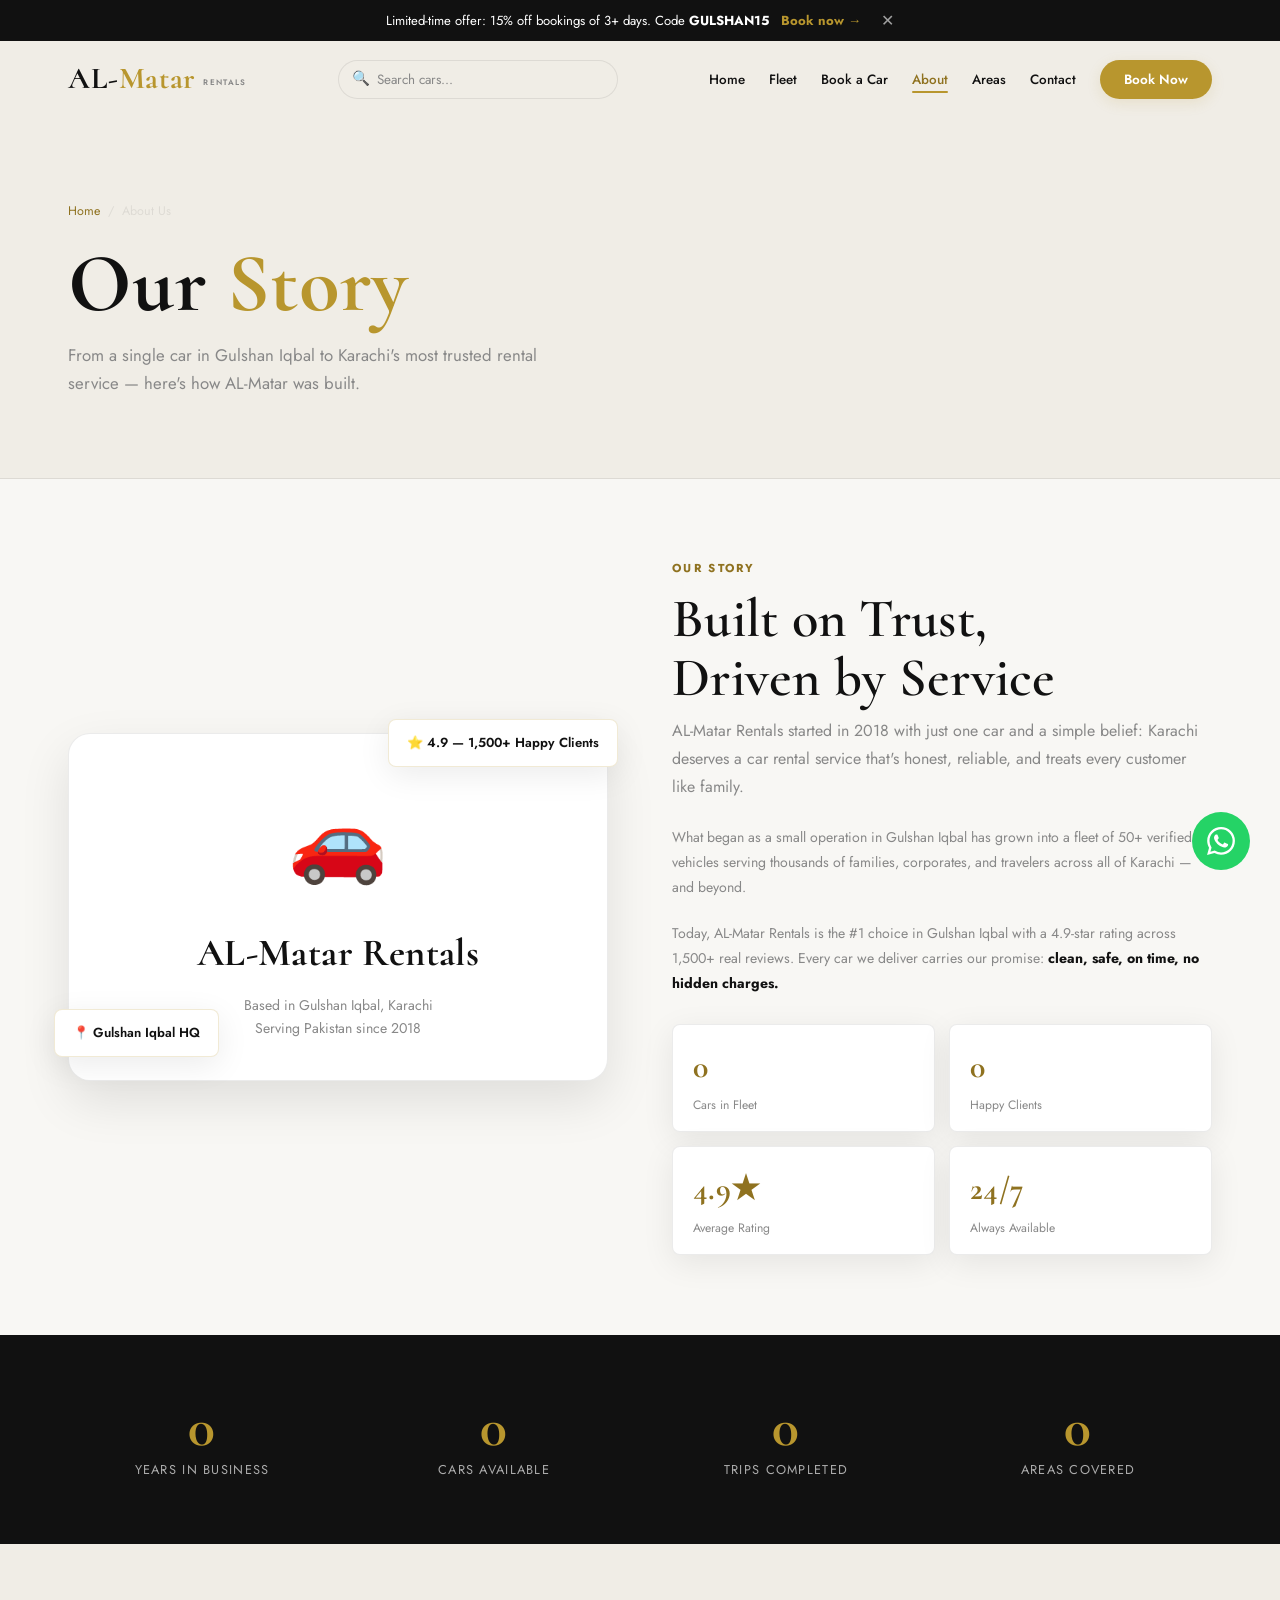
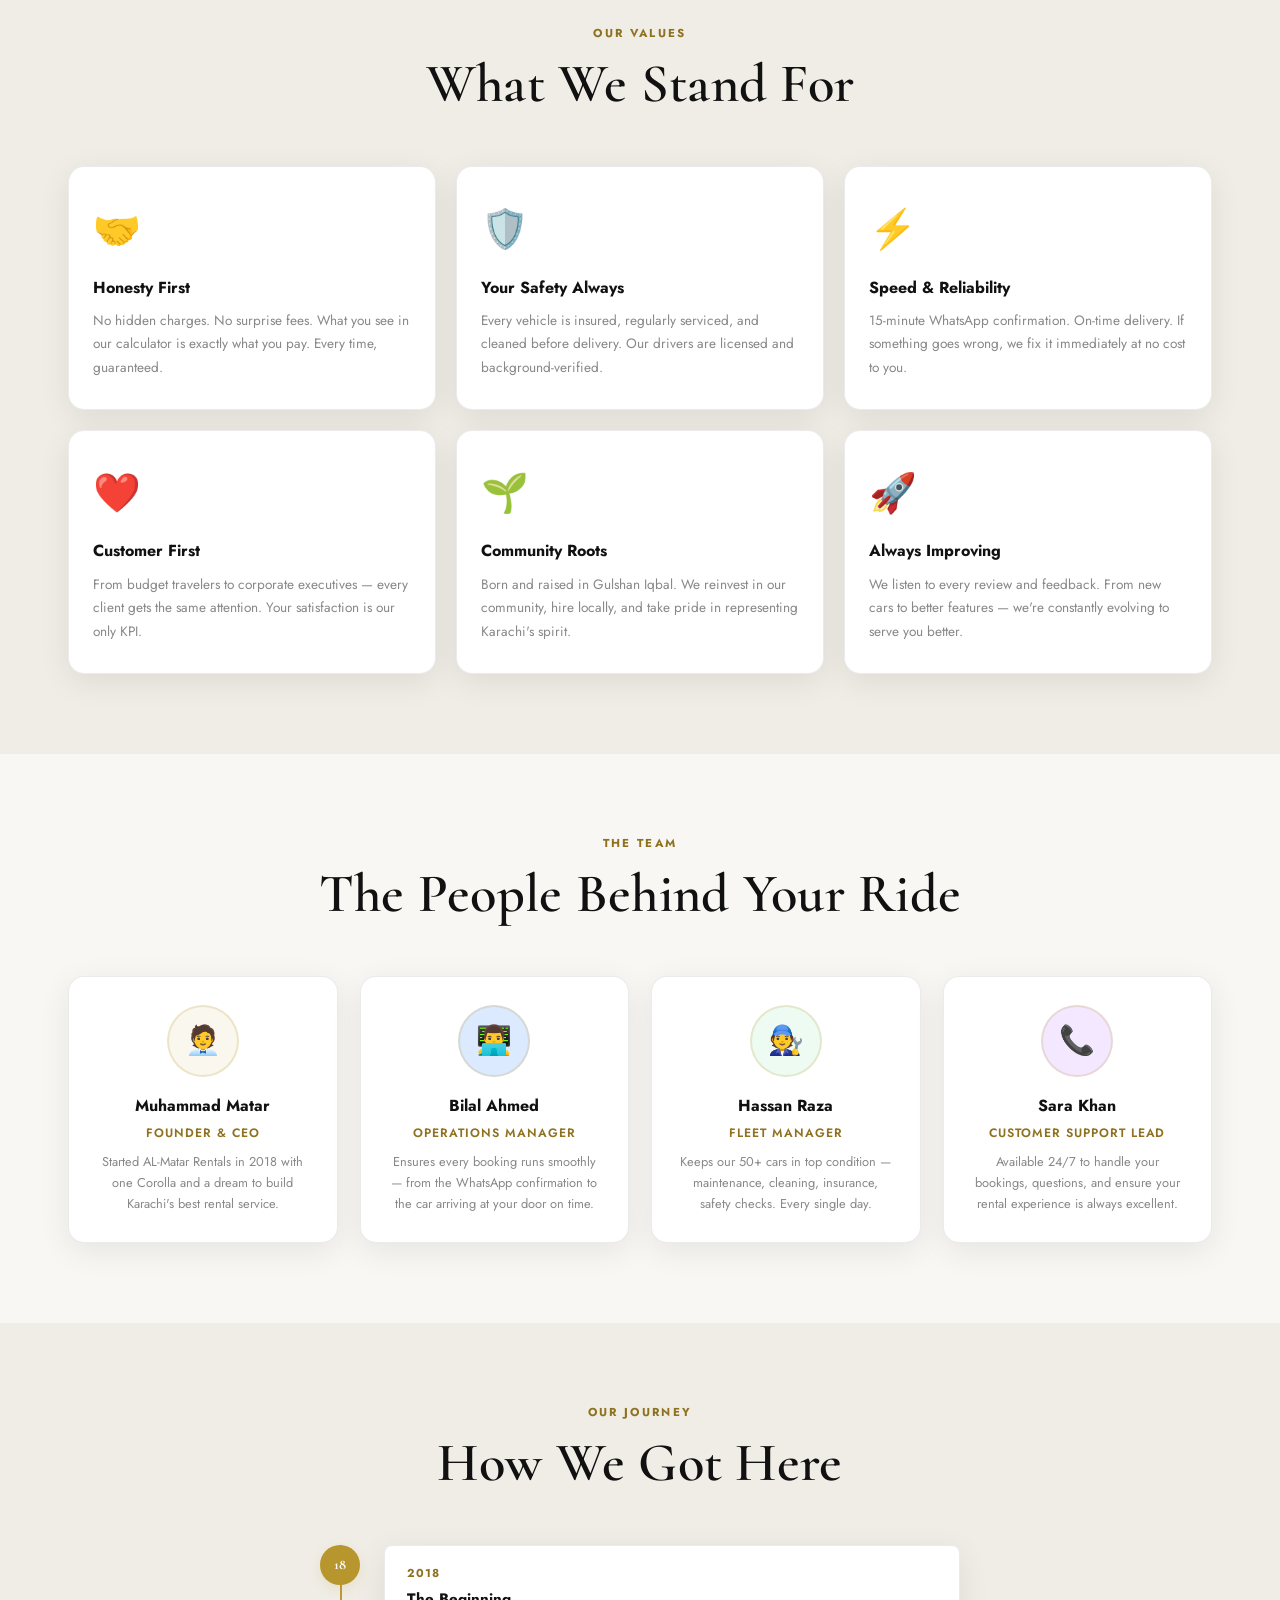
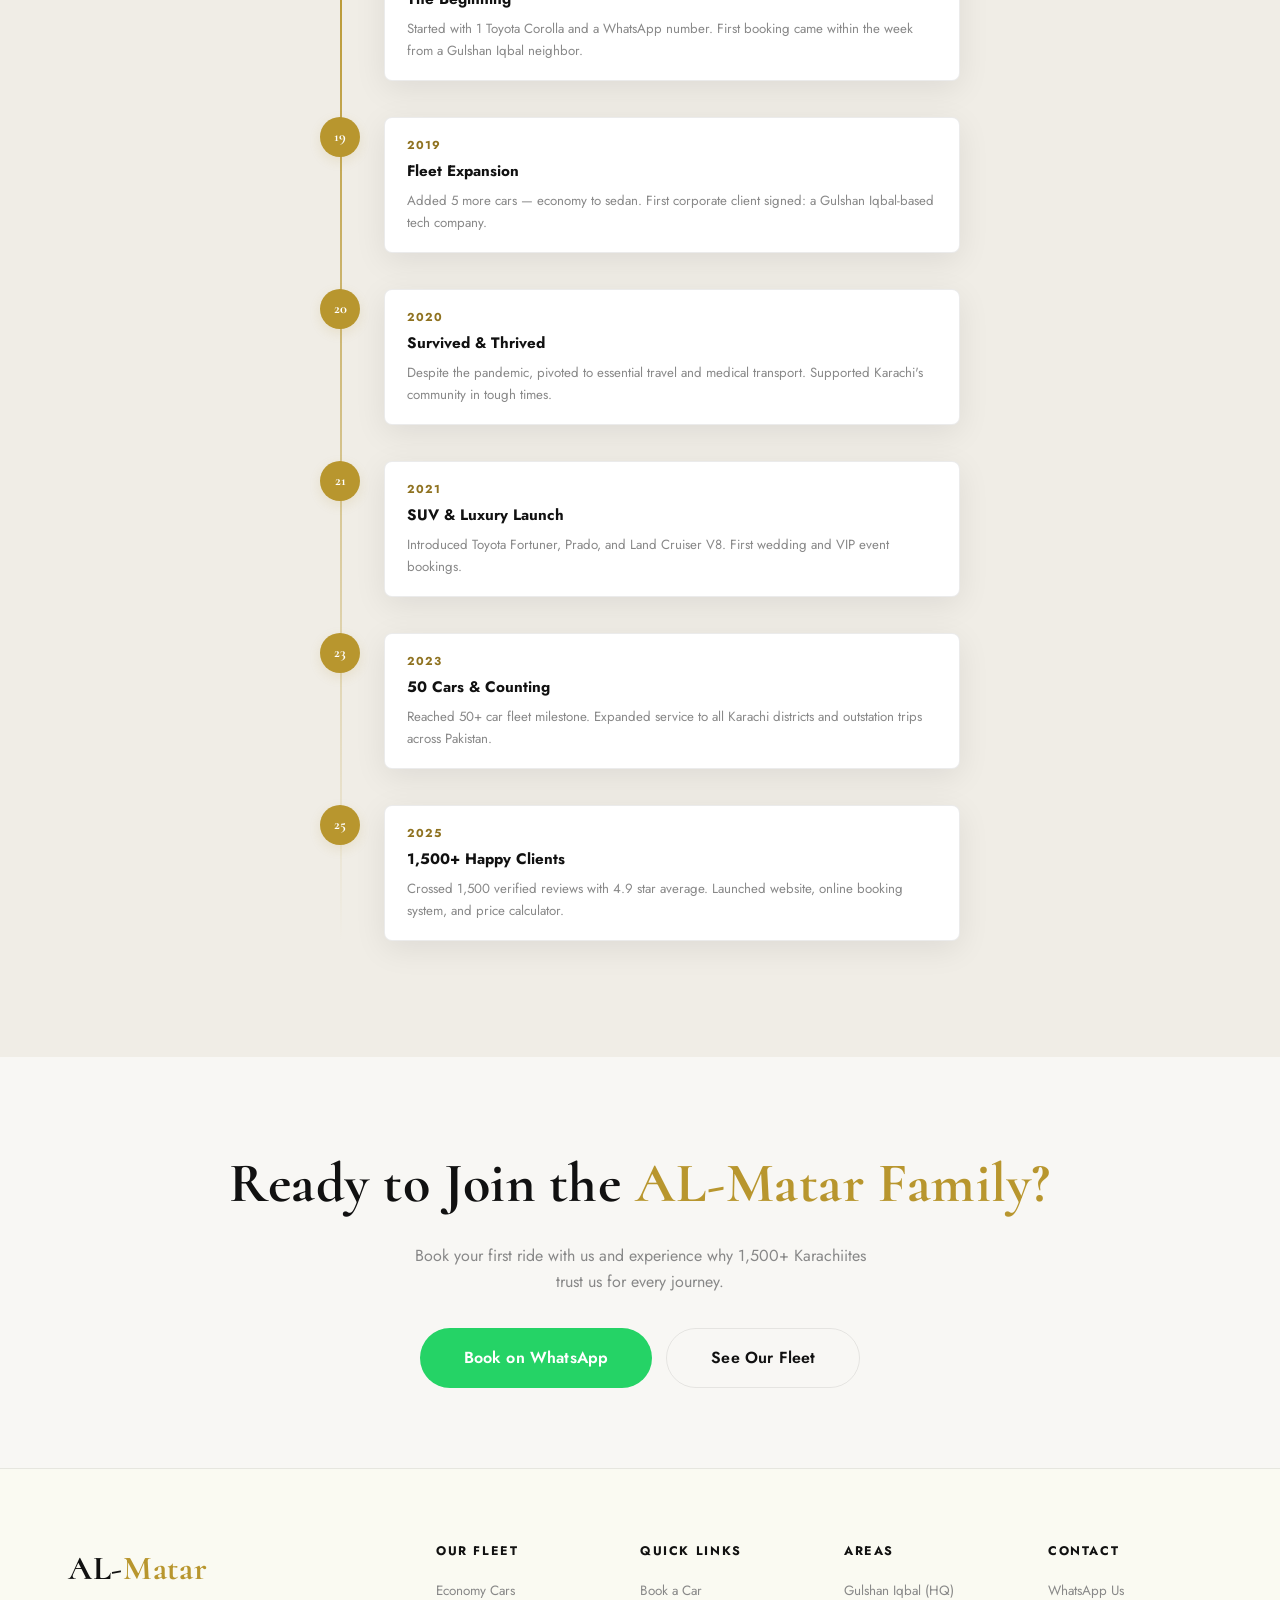
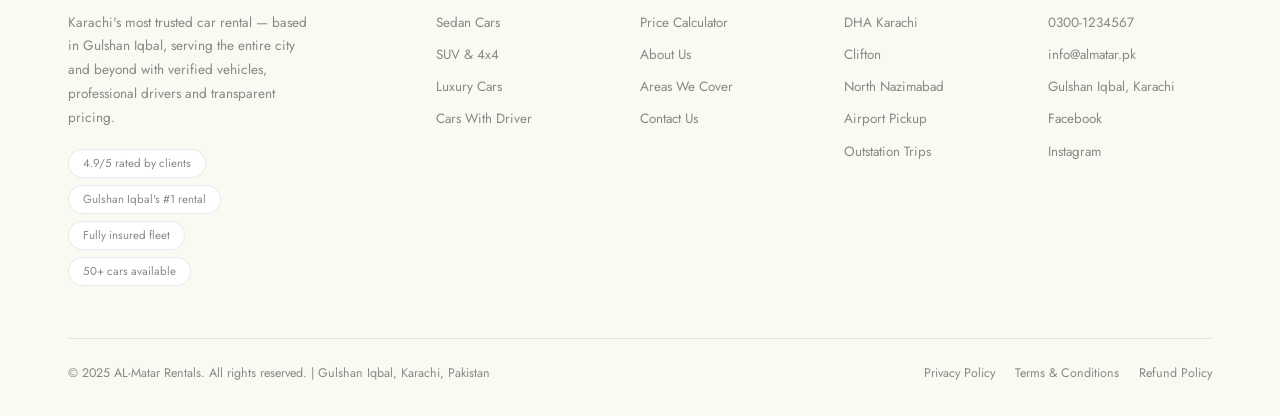
==== about.html @ bcfc2f80 "Add files via upload" ====
<!DOCTYPE html>
<html lang="en">
<head>
<meta charset="UTF-8"/><meta name="viewport" content="width=device-width, initial-scale=1.0"/>
<title>About Us — AL-Matar Rentals Karachi</title>
<meta name="description" content="Learn about AL-Matar Rentals — Gulshan Iqbal Karachi's most trusted car rental. Our story, mission, values and the team behind your perfect ride."/>
<link rel="preconnect" href="https://fonts.googleapis.com">
<link href="https://fonts.googleapis.com/css2?family=Cormorant:ital,wght@0,400;0,500;0,600;0,700;1,500&family=Jost:wght@300;400;500;600;700&display=swap" rel="stylesheet">
<link rel="stylesheet" href="css/global.css">
<style>
.story{padding:80px 0;background:var(--bg);}
.story__inner{display:grid;grid-template-columns:1fr 1fr;gap:64px;align-items:center;}
.story__visual{position:relative;}
.story__card-main{background:var(--surface);border:1px solid var(--border);border-radius:var(--radius-xl);padding:40px;text-align:center;box-shadow:var(--shadow-lg);}
.story__big-emoji{font-size:5rem;margin-bottom:16px;}
.story__card-main h3{font-family:var(--font-display);font-weight:700;font-size:2.4rem;color:var(--accent);letter-spacing:0.01em;margin-bottom:8px;}
.story__card-main p{color:var(--muted);font-size:0.88rem;}
.story__float{position:absolute;background:var(--surface);border:1px solid var(--primary-border);border-radius:var(--radius);padding:12px 18px;font-size:0.82rem;font-weight:600;white-space:nowrap;animation:floatY 5s ease-in-out infinite;box-shadow:var(--shadow);color:var(--accent);}
.story__float--1{top:-14px;right:-10px;}
.story__float--2{bottom:24px;left:-14px;animation-delay:2s;}
.story__text .sec-sub{margin-bottom:24px;}
.story__milestones{display:grid;grid-template-columns:1fr 1fr;gap:14px;margin-top:28px;}
.milestone{background:var(--surface);border:1px solid var(--border);border-radius:var(--radius);padding:16px 20px;box-shadow:var(--shadow);}
.milestone-num{font-family:var(--font-display);font-weight:700;font-size:2rem;color:var(--primary-dark);letter-spacing:0.01em;}
.milestone-label{font-size:0.76rem;color:var(--muted);margin-top:2px;}

.values{padding:80px 0;background:var(--surface2);}
.values-grid{display:grid;grid-template-columns:repeat(3,1fr);gap:20px;}
.val-card{background:var(--surface);border:1px solid var(--border);border-radius:var(--radius-lg);padding:30px 24px;transition:var(--transition);box-shadow:var(--shadow);}
.val-card:hover{border-color:var(--primary-border);transform:translateY(-4px);box-shadow:var(--shadow-lg);}
.val-icon{font-size:2.4rem;margin-bottom:14px;}
.val-card h3{font-family:var(--font-body);font-size:1rem;font-weight:700;color:var(--accent);margin-bottom:8px;}
.val-card p{color:var(--muted);font-size:0.85rem;line-height:1.72;}

.team{padding:80px 0;background:var(--bg);}
.team-grid{display:grid;grid-template-columns:repeat(auto-fill,minmax(220px,1fr));gap:22px;}
.team-card{background:var(--surface);border:1px solid var(--border);border-radius:var(--radius-lg);padding:28px;text-align:center;transition:var(--transition);box-shadow:var(--shadow);}
.team-card:hover{border-color:var(--primary-border);transform:translateY(-4px);box-shadow:var(--shadow-lg);}
.team-avatar{width:72px;height:72px;border-radius:50%;display:flex;align-items:center;justify-content:center;font-size:1.8rem;font-weight:800;margin:0 auto 16px;border:2px solid var(--primary-border);}
.team-card h3{font-size:1rem;font-weight:700;color:var(--accent);margin-bottom:4px;}
.team-role{font-size:0.76rem;color:var(--primary-dark);font-weight:600;text-transform:uppercase;letter-spacing:0.08em;margin-bottom:8px;}
.team-card p{font-size:0.8rem;color:var(--muted);line-height:1.65;}

.timeline{padding:80px 0;background:var(--surface2);}
.timeline-list{max-width:640px;margin:0 auto;position:relative;}
.timeline-list::before{content:'';position:absolute;left:20px;top:0;bottom:0;width:2px;background:linear-gradient(180deg,var(--primary),transparent);}
.tl-item{display:flex;gap:24px;margin-bottom:36px;position:relative;}
.tl-dot{width:40px;height:40px;border-radius:50%;background:var(--primary);color:#fff;font-family:var(--font-display);font-weight:700;font-size:0.9rem;display:flex;align-items:center;justify-content:center;flex-shrink:0;position:relative;z-index:1;box-shadow:0 4px 12px var(--primary-glow);}
.tl-body{background:var(--surface);border:1px solid var(--border);border-radius:var(--radius);padding:18px 22px;flex:1;transition:var(--transition);box-shadow:var(--shadow);}
.tl-body:hover{border-color:var(--primary-border);}
.tl-year{font-size:0.72rem;color:var(--primary-dark);font-weight:700;letter-spacing:0.1em;margin-bottom:4px;}
.tl-body h3{font-size:0.95rem;font-weight:700;color:var(--accent);margin-bottom:6px;}
.tl-body p{font-size:0.83rem;color:var(--muted);line-height:1.65;}

.stats-band{padding:64px 0;background:var(--accent);}
.stats-band-grid{display:grid;grid-template-columns:repeat(4,1fr);gap:24px;text-align:center;}
.sb-num{font-family:var(--font-display);font-weight:700;font-size:3.5rem;color:var(--primary);letter-spacing:0.01em;line-height:1;}
.sb-label{font-size:0.8rem;color:rgba(255,255,255,0.65);text-transform:uppercase;letter-spacing:0.1em;margin-top:4px;}

.about-cta{padding:80px 0;text-align:center;background:var(--bg);}
.about-cta h2{font-family:var(--font-display);font-weight:700;font-size:clamp(2rem,5vw,3.5rem);letter-spacing:0.01em;color:var(--accent);margin-bottom:14px;}
.about-cta h2 span{color:var(--primary);}
.about-cta p{color:var(--muted);margin-bottom:32px;max-width:480px;margin-left:auto;margin-right:auto;}
@media(max-width:900px){.story__inner{grid-template-columns:1fr;}.story__float{display:none;}.values-grid{grid-template-columns:repeat(2,1fr);}.stats-band-grid{grid-template-columns:repeat(2,1fr);}}
@media(max-width:640px){.values-grid{grid-template-columns:1fr;}.story__milestones{grid-template-columns:1fr 1fr;}.stats-band-grid{grid-template-columns:1fr 1fr;}}
</style>
</head>
<body>
<div id="nav-placeholder"></div>

<section class="page-hero">
  <div class="container page-hero__content">
    <div class="page-hero__breadcrumb"><a href="index.html">Home</a><span>/</span><span>About Us</span></div>
    <h1>Our <span>Story</span></h1>
    <p>From a single car in Gulshan Iqbal to Karachi's most trusted rental service — here's how AL-Matar was built.</p>
  </div>
</section>

<section class="story">
  <div class="container">
    <div class="story__inner">
      <div class="story__visual" data-aos>
        <div class="story__card-main">
          <div class="story__big-emoji">🚗</div>
          <h3>AL-Matar Rentals</h3>
          <p>Based in Gulshan Iqbal, Karachi<br>Serving Pakistan since 2018</p>
        </div>
        <div class="story__float story__float--1">⭐ 4.9 — 1,500+ Happy Clients</div>
        <div class="story__float story__float--2">📍 Gulshan Iqbal HQ</div>
      </div>
      <div class="story__text" data-aos data-delay="2">
        <span class="sec-eyebrow">Our Story</span>
        <h2 class="sec-title">Built on Trust,<br>Driven by Service</h2>
        <p class="sec-sub">AL-Matar Rentals started in 2018 with just one car and a simple belief: Karachi deserves a car rental service that's honest, reliable, and treats every customer like family.</p>
        <p style="color:var(--muted);font-size:0.88rem;line-height:1.78;margin-bottom:20px;">What began as a small operation in Gulshan Iqbal has grown into a fleet of 50+ verified vehicles serving thousands of families, corporates, and travelers across all of Karachi — and beyond.</p>
        <p style="color:var(--muted);font-size:0.88rem;line-height:1.78;">Today, AL-Matar Rentals is the #1 choice in Gulshan Iqbal with a 4.9-star rating across 1,500+ real reviews. Every car we deliver carries our promise: <strong style="color:var(--accent);">clean, safe, on time, no hidden charges.</strong></p>
        <div class="story__milestones">
          <div class="milestone"><div class="milestone-num" data-count="50">0</div><div class="milestone-label">Cars in Fleet</div></div>
          <div class="milestone"><div class="milestone-num" data-count="1500">0</div><div class="milestone-label">Happy Clients</div></div>
          <div class="milestone"><div class="milestone-num">4.9★</div><div class="milestone-label">Average Rating</div></div>
          <div class="milestone"><div class="milestone-num">24/7</div><div class="milestone-label">Always Available</div></div>
        </div>
      </div>
    </div>
  </div>
</section>

<div class="stats-band">
  <div class="container">
    <div class="stats-band-grid" data-aos>
      <div><div class="sb-num" data-count="6">0</div><div class="sb-label">Years in Business</div></div>
      <div><div class="sb-num" data-count="50">0</div><div class="sb-label">Cars Available</div></div>
      <div><div class="sb-num" data-count="1500">0</div><div class="sb-label">Trips Completed</div></div>
      <div><div class="sb-num" data-count="12">0</div><div class="sb-label">Areas Covered</div></div>
    </div>
  </div>
</div>

<section class="values">
  <div class="container">
    <div class="sec-header center" data-aos>
      <span class="sec-eyebrow">Our Values</span>
      <h2 class="sec-title">What We Stand For</h2>
    </div>
    <div class="values-grid">
      <div class="val-card" data-aos><div class="val-icon">🤝</div><h3>Honesty First</h3><p>No hidden charges. No surprise fees. What you see in our calculator is exactly what you pay. Every time, guaranteed.</p></div>
      <div class="val-card" data-aos data-delay="1"><div class="val-icon">🛡️</div><h3>Your Safety Always</h3><p>Every vehicle is insured, regularly serviced, and cleaned before delivery. Our drivers are licensed and background-verified.</p></div>
      <div class="val-card" data-aos data-delay="2"><div class="val-icon">⚡</div><h3>Speed & Reliability</h3><p>15-minute WhatsApp confirmation. On-time delivery. If something goes wrong, we fix it immediately at no cost to you.</p></div>
      <div class="val-card" data-aos><div class="val-icon">❤️</div><h3>Customer First</h3><p>From budget travelers to corporate executives — every client gets the same attention. Your satisfaction is our only KPI.</p></div>
      <div class="val-card" data-aos data-delay="1"><div class="val-icon">🌱</div><h3>Community Roots</h3><p>Born and raised in Gulshan Iqbal. We reinvest in our community, hire locally, and take pride in representing Karachi's spirit.</p></div>
      <div class="val-card" data-aos data-delay="2"><div class="val-icon">🚀</div><h3>Always Improving</h3><p>We listen to every review and feedback. From new cars to better features — we're constantly evolving to serve you better.</p></div>
    </div>
  </div>
</section>

<section class="team">
  <div class="container">
    <div class="sec-header center" data-aos>
      <span class="sec-eyebrow">The Team</span>
      <h2 class="sec-title">The People Behind Your Ride</h2>
    </div>
    <div class="team-grid">
      <div class="team-card" data-aos><div class="team-avatar" style="background:var(--primary-subtle);color:var(--primary-dark);">🧑‍💼</div><h3>Muhammad Matar</h3><div class="team-role">Founder & CEO</div><p>Started AL-Matar Rentals in 2018 with one Corolla and a dream to build Karachi's best rental service.</p></div>
      <div class="team-card" data-aos data-delay="1"><div class="team-avatar" style="background:#dbeafe;color:#1d4ed8;">👨‍💻</div><h3>Bilal Ahmed</h3><div class="team-role">Operations Manager</div><p>Ensures every booking runs smoothly — from the WhatsApp confirmation to the car arriving at your door on time.</p></div>
      <div class="team-card" data-aos data-delay="2"><div class="team-avatar" style="background:var(--success-bg);color:#15803d;">🧑‍🔧</div><h3>Hassan Raza</h3><div class="team-role">Fleet Manager</div><p>Keeps our 50+ cars in top condition — maintenance, cleaning, insurance, safety checks. Every single day.</p></div>
      <div class="team-card" data-aos data-delay="3"><div class="team-avatar" style="background:#f3e8ff;color:#7c3aed;">📞</div><h3>Sara Khan</h3><div class="team-role">Customer Support Lead</div><p>Available 24/7 to handle your bookings, questions, and ensure your rental experience is always excellent.</p></div>
    </div>
  </div>
</section>

<section class="timeline">
  <div class="container">
    <div class="sec-header center" data-aos>
      <span class="sec-eyebrow">Our Journey</span>
      <h2 class="sec-title">How We Got Here</h2>
    </div>
    <div class="timeline-list" data-aos>
      <div class="tl-item"><div class="tl-dot">18</div><div class="tl-body"><div class="tl-year">2018</div><h3>The Beginning</h3><p>Started with 1 Toyota Corolla and a WhatsApp number. First booking came within the week from a Gulshan Iqbal neighbor.</p></div></div>
      <div class="tl-item"><div class="tl-dot">19</div><div class="tl-body"><div class="tl-year">2019</div><h3>Fleet Expansion</h3><p>Added 5 more cars — economy to sedan. First corporate client signed: a Gulshan Iqbal-based tech company.</p></div></div>
      <div class="tl-item"><div class="tl-dot">20</div><div class="tl-body"><div class="tl-year">2020</div><h3>Survived & Thrived</h3><p>Despite the pandemic, pivoted to essential travel and medical transport. Supported Karachi's community in tough times.</p></div></div>
      <div class="tl-item"><div class="tl-dot">21</div><div class="tl-body"><div class="tl-year">2021</div><h3>SUV & Luxury Launch</h3><p>Introduced Toyota Fortuner, Prado, and Land Cruiser V8. First wedding and VIP event bookings.</p></div></div>
      <div class="tl-item"><div class="tl-dot">23</div><div class="tl-body"><div class="tl-year">2023</div><h3>50 Cars & Counting</h3><p>Reached 50+ car fleet milestone. Expanded service to all Karachi districts and outstation trips across Pakistan.</p></div></div>
      <div class="tl-item"><div class="tl-dot">25</div><div class="tl-body"><div class="tl-year">2025</div><h3>1,500+ Happy Clients</h3><p>Crossed 1,500 verified reviews with 4.9 star average. Launched website, online booking system, and price calculator.</p></div></div>
    </div>
  </div>
</section>

<section class="about-cta">
  <div class="container">
    <div data-aos>
      <h2>Ready to Join the <span>AL-Matar Family?</span></h2>
      <p>Book your first ride with us and experience why 1,500+ Karachiites trust us for every journey.</p>
      <div style="display:flex;gap:14px;justify-content:center;flex-wrap:wrap;">
        <a href="https://wa.me/923001234567?text=Assalamualaikum!%20I%20want%20to%20book%20a%20car%20from%20AL-Matar%20Rentals." class="btn btn-wa btn-lg" target="_blank">Book on WhatsApp</a>
        <a href="fleet.html" class="btn btn-outline btn-lg">See Our Fleet</a>
      </div>
    </div>
  </div>
</section>

<div id="footer-placeholder"></div>
<script src="js/components.js"></script>
<script src="js/cars-data.js"></script>
<script src="js/cars-loader.js"></script>
<script>
document.getElementById('nav-placeholder').innerHTML = getNavbar('about');
document.getElementById('footer-placeholder').innerHTML = getFooter();
</script>
<script src="js/global.js"></script>
</body>
</html>
---- css/global.css ----
/* ============================================
   AL-MATAR RENTALS — WHITE/PRO DESIGN SYSTEM
   Gulshan Iqbal, Karachi, Pakistan
   ============================================ */

@import url('https://fonts.googleapis.com/css2?family=Cormorant:ital,wght@0,400;0,500;0,600;0,700;1,500&family=Jost:wght@300;400;500;600;700&display=swap');

:root {
  --bg:           #F8F7F4;
  --surface:      #FFFFFF;
  --surface2:     #F0EDE6;
  --primary:      #B8962E;
  --primary-dark: #8F7220;
  --accent:       #111111;
  --text:         #111111;
  --muted:        #888888;
  --border:       rgba(0, 0, 0, 0.08);
  --radius:       8px;
  --radius-lg:    16px;
  --radius-xl:    22px;
  --transition:   0.3s cubic-bezier(0.4, 0, 0.2, 1);
  --shadow:       0 8px 32px rgba(0, 0, 0, 0.08);
  --shadow-lg:    0 20px 50px rgba(0, 0, 0, 0.10);
  --font-display: 'Cormorant', serif;
  --font-body:    'Jost', sans-serif;

  --primary-glow:      rgba(184, 150, 46, 0.15);
  --primary-glow-btn:  rgba(184, 150, 46, 0.4);
  --primary-subtle:    rgba(184, 150, 46, 0.08);
  --primary-subtle2:   rgba(184, 150, 46, 0.05);
  --primary-subtle3:   rgba(184, 150, 46, 0.1);
  --primary-subtle4:   rgba(184, 150, 46, 0.04);
  --primary-border:    rgba(184, 150, 46, 0.2);
  --primary-border2:   rgba(184, 150, 46, 0.25);
  --primary-border3:   rgba(184, 150, 46, 0.3);
  --success:           #22c55e;
  --success-bg:        rgba(34, 197, 94, 0.08);
  --success-border:    rgba(34, 197, 94, 0.15);
  --success-glow:      rgba(34, 197, 94, 0.5);
  --success-glow2:     rgba(34, 197, 94, 0);
  --danger:            #ef4444;
  --wa-green:          #25D366;
  --wa-glow:           rgba(37, 211, 102, 0.4);
  --wa-glow2:          rgba(37, 211, 102, 0.55);
  --wa-glow3:          rgba(37, 211, 102, 0.65);
  --overlay:           rgba(0, 0, 0, 0.75);
  --surface-overlay:   rgba(255, 255, 255, 0.03);
  --surface-hover:     rgba(0, 0, 0, 0.02);
  --surface-hover2:    rgba(0, 0, 0, 0.035);
  --surface-hover3:    rgba(0, 0, 0, 0.05);
  --surface-hover4:    rgba(0, 0, 0, 0.07);
  --text-on-primary:   #000000;
  --footer-bg:         #FAFAF2;
}

*, *::before, *::after { box-sizing: border-box; margin: 0; padding: 0; }
html { scroll-behavior: smooth; font-size: 16px; }
body { font-family: var(--font-body); background: var(--bg); color: var(--text); line-height: 1.65; overflow-x: hidden; -webkit-font-smoothing: antialiased; }
a { text-decoration: none; color: inherit; }
img { max-width: 100%; display: block; }
input, select, button, textarea { font-family: var(--font-body); }
textarea { resize: vertical; }
ul { list-style: none; }
.container { max-width: 1200px; margin: 0 auto; padding: 0 28px; }

/* ── ANIMATIONS ── */
@keyframes fadeUp   { from { opacity:0; transform:translateY(26px); } to { opacity:1; transform:translateY(0); } }
@keyframes fadeIn   { from { opacity:0; } to { opacity:1; } }
@keyframes floatY   { 0%,100% { transform:translateY(0); } 50% { transform:translateY(-10px); } }
@keyframes pulse    { 0%,100% { box-shadow:0 0 0 0 var(--success-glow); } 50% { box-shadow:0 0 0 6px var(--success-glow2); } }
@keyframes spin     { to { transform:rotate(360deg); } }
@keyframes glow-pulse { 0%,100%{ box-shadow:0 8px 24px var(--wa-glow); } 50%{ box-shadow:0 8px 36px var(--wa-glow3); } }

[data-aos] { opacity:1; transform:translateY(0); transition: opacity 0.6s ease, transform 0.6s ease; }
[data-aos].aos-pending { opacity:0; transform:translateY(22px); }
[data-aos].aos-in { opacity:1; transform:translateY(0); }
[data-aos][data-delay="1"] { transition-delay:0.1s; }
[data-aos][data-delay="2"] { transition-delay:0.2s; }
[data-aos][data-delay="3"] { transition-delay:0.3s; }
[data-aos][data-delay="4"] { transition-delay:0.4s; }
[data-aos][data-delay="5"] { transition-delay:0.5s; }

/* ── BUTTONS ── */
.btn { display:inline-flex; align-items:center; justify-content:center; gap:8px; padding:13px 30px; border-radius:50px; font-weight:600; font-size:0.9rem; cursor:pointer; border:none; transition:var(--transition); white-space:nowrap; letter-spacing:0.01em; font-family:var(--font-body); }
.btn-gold { background:var(--primary); color:#fff; box-shadow:0 4px 16px var(--primary-glow); }
.btn-gold:hover { background:var(--primary-dark); transform:translateY(-2px); box-shadow:0 10px 28px var(--primary-glow-btn); }
.btn-outline { background:transparent; color:var(--text); border:1.5px solid var(--border); }
.btn-outline:hover { border-color:var(--primary); color:var(--primary-dark); transform:translateY(-2px); }
.btn-ghost { background:var(--surface2); color:var(--text); border:1px solid var(--border); }
.btn-ghost:hover { background:var(--primary-subtle); border-color:var(--primary-border); color:var(--primary-dark); }
.btn-wa { background:var(--wa-green); color:#fff; }
.btn-wa:hover { background:#1EBE5A; transform:translateY(-2px); box-shadow:0 10px 26px var(--wa-glow); }
.btn-full { width:100%; }
.btn-lg { padding:16px 44px; font-size:1rem; }
.btn-sm { padding:9px 20px; font-size:0.82rem; }

/* ── TAGS / LABELS ── */
.tag { display:inline-block; font-size:0.7rem; font-weight:700; letter-spacing:0.13em; text-transform:uppercase; padding:5px 14px; border-radius:50px; font-family:var(--font-body); }
.tag-gold { background:var(--primary-subtle); color:var(--primary-dark); border:1px solid var(--primary-border); }
.tag-green { background:var(--success-bg); color:#15803d; border:1px solid var(--success-border); }
.tag-dark { background:var(--accent); color:#fff; }

/* ── SECTION HEADERS ── */
.sec-eyebrow { display:block; font-size:0.72rem; font-weight:700; letter-spacing:0.2em; text-transform:uppercase; color:var(--primary-dark); margin-bottom:12px; font-family:var(--font-body); }
.sec-title { font-family:var(--font-display); font-weight:600; font-size:clamp(2.1rem,4.5vw,3.4rem); letter-spacing:0.005em; line-height:1.08; color:var(--accent); }
.sec-sub { color:var(--muted); margin-top:10px; font-size:1rem; max-width:540px; line-height:1.75; }
.sec-header { margin-bottom:52px; }
.sec-header.center { text-align:center; }
.sec-header.center .sec-sub { margin:10px auto 0; }

/* ── FORMS ── */
.form-group { display:flex; flex-direction:column; gap:7px; }
.form-group label { font-size:0.72rem; font-weight:700; letter-spacing:0.09em; text-transform:uppercase; color:var(--muted); }
.form-group input,
.form-group select,
.form-group textarea { background:var(--surface); border:1.5px solid var(--border); border-radius:var(--radius); padding:13px 16px; color:var(--text); font-size:0.9rem; outline:none; transition:var(--transition); width:100%; font-family:var(--font-body); }
.form-group input:focus,
.form-group select:focus,
.form-group textarea:focus { border-color:var(--primary); box-shadow:0 0 0 3px var(--primary-subtle); }
.form-group input::placeholder,
.form-group textarea::placeholder { color:var(--muted); opacity:0.8; }
.form-group select option { background:var(--surface); }
.form-row-2 { display:grid; grid-template-columns:1fr 1fr; gap:16px; }
.form-row-3 { display:grid; grid-template-columns:1fr 1fr 1fr; gap:16px; }

/* ── ANNOUNCEMENT BAR ── */
.announce { background:var(--accent); padding:9px 24px; text-align:center; font-size:0.82rem; color:#fff; display:flex; align-items:center; justify-content:center; gap:12px; flex-wrap:wrap; }
.announce a { color:var(--primary); font-weight:700; }
.announce a:hover { text-decoration:underline; }

/* ── NAVBAR ── */
.navbar { position:fixed; top:36px; left:0; right:0; z-index:200; padding:18px 0; transition:var(--transition); background:rgba(248,247,244,0.0); }
.navbar.scrolled { top:0; background:rgba(255,255,255,0.92); backdrop-filter:blur(20px); border-bottom:1px solid var(--border); padding:12px 0; box-shadow:0 1px 0 var(--border); }
.navbar__inner { display:flex; align-items:center; justify-content:space-between; gap:20px; }
.navbar__logo { font-family:var(--font-display); font-weight:700; font-size:1.9rem; letter-spacing:0.02em; color:var(--accent); flex-shrink:0; }
.navbar__logo span { color:var(--primary); }
.navbar__logo sub { font-size:0.5rem; font-family:var(--font-body); font-weight:600; color:var(--muted); letter-spacing:0.16em; vertical-align:middle; text-transform:uppercase; }
.navbar__search { flex:1; max-width:280px; position:relative; }
.navbar__search input { width:100%; background:var(--surface2); border:1px solid var(--border); border-radius:50px; padding:9px 18px 9px 38px; color:var(--text); font-size:0.84rem; outline:none; transition:var(--transition); }
.navbar__search input:focus { border-color:var(--primary); background:var(--surface); box-shadow:0 0 0 3px var(--primary-subtle); }
.navbar__search input::placeholder { color:var(--muted); }
.navbar__search-icon { position:absolute; left:14px; top:50%; transform:translateY(-50%); font-size:0.9rem; pointer-events:none; color:var(--muted); }
.navbar__search-drop { position:absolute; top:calc(100% + 8px); left:0; right:0; background:var(--surface); border:1px solid var(--border); border-radius:var(--radius); display:none; z-index:10; overflow:hidden; box-shadow:var(--shadow-lg); }
.navbar__search-drop.open { display:block; }
.search-item { padding:11px 16px; display:flex; gap:10px; align-items:center; cursor:pointer; font-size:0.85rem; transition:background 0.2s; }
.search-item:hover { background:var(--primary-subtle); color:var(--primary-dark); }
.navbar__links { display:flex; align-items:center; gap:24px; }
.navbar__links a { color:var(--text); font-size:0.84rem; font-weight:500; transition:color var(--transition); position:relative; }
.navbar__links a:hover,
.navbar__links a.active { color:var(--primary-dark); }
.navbar__links a.active::after { content:''; position:absolute; bottom:-4px; left:0; right:0; height:2px; background:var(--primary); border-radius:2px; }
.navbar__cta { background:var(--primary) !important; color:#fff !important; padding:10px 24px; border-radius:50px; font-weight:600 !important; font-size:0.84rem !important; transition:var(--transition) !important; box-shadow:0 4px 14px var(--primary-glow); }
.navbar__cta:hover { background:var(--primary-dark) !important; transform:translateY(-1px); }
.navbar__toggle { display:none; background:none; border:none; cursor:pointer; flex-direction:column; gap:5px; padding:4px; }
.navbar__toggle span { display:block; width:24px; height:2px; background:var(--accent); border-radius:2px; transition:var(--transition); }

/* ── TRUST BAR ── */
.trust-bar { background:var(--surface); border-top:1px solid var(--border); border-bottom:1px solid var(--border); padding:16px 0; overflow:hidden; }
.trust-bar__inner { display:flex; align-items:center; justify-content:center; gap:14px; flex-wrap:wrap; }
.trust-item { display:flex; align-items:center; gap:8px; font-size:0.82rem; color:var(--muted); white-space:nowrap; }
.trust-item strong { color:var(--text); }
.trust-sep { width:1px; height:18px; background:var(--border); }

/* ── FOOTER ── */
.footer { background:var(--footer-bg); border-top:1px solid var(--border); padding:72px 0 32px; }
.footer__grid { display:grid; grid-template-columns:2fr 1fr 1fr 1fr 1fr; gap:40px; margin-bottom:52px; }
.footer__logo { font-family:var(--font-display); font-weight:700; font-size:2.1rem; letter-spacing:0.02em; color:var(--accent); display:block; margin-bottom:14px; }
.footer__logo span { color:var(--primary); }
.footer__desc { color:var(--muted); font-size:0.85rem; line-height:1.75; max-width:240px; margin-bottom:20px; }
.footer__badges { display:flex; flex-direction:column; gap:7px; }
.footer__badge { display:inline-block; background:var(--surface); border:1px solid var(--border); border-radius:50px; padding:4px 14px; font-size:0.72rem; color:var(--muted); width:fit-content; }
.footer__col h4 { font-family:var(--font-body); font-size:0.78rem; font-weight:700; text-transform:uppercase; letter-spacing:0.13em; color:var(--accent); margin-bottom:18px; }
.footer__col a { display:block; color:var(--muted); font-size:0.84rem; margin-bottom:10px; transition:color var(--transition); }
.footer__col a:hover { color:var(--primary-dark); }
.footer__bottom { border-top:1px solid var(--border); padding-top:24px; display:flex; justify-content:space-between; align-items:center; flex-wrap:wrap; gap:12px; }
.footer__bottom p { color:var(--muted); font-size:0.78rem; }
.footer__bottom-links { display:flex; gap:20px; }
.footer__bottom-links a { color:var(--muted); font-size:0.78rem; transition:color var(--transition); }
.footer__bottom-links a:hover { color:var(--primary-dark); }

/* ── FLOATING WHATSAPP ── */
.wa-float { position:fixed; bottom:30px; right:30px; width:58px; height:58px; background:var(--wa-green); border-radius:50%; display:flex; align-items:center; justify-content:center; color:#fff; z-index:999; transition:var(--transition); animation:glow-pulse 2.5s ease-in-out infinite; }
.wa-float:hover { transform:scale(1.1); }
.wa-float svg { width:28px; height:28px; }

/* ── SCROLL TOP ── */
.scroll-top { position:fixed; bottom:98px; right:32px; width:42px; height:42px; background:var(--surface); border:1px solid var(--border); border-radius:50%; display:flex; align-items:center; justify-content:center; color:var(--muted); cursor:pointer; z-index:998; opacity:0; pointer-events:none; transform:translateY(8px); transition:var(--transition); font-size:1rem; box-shadow:var(--shadow); }
.scroll-top.show { opacity:1; pointer-events:all; transform:translateY(0); }
.scroll-top:hover { border-color:var(--primary); color:var(--primary-dark); }

/* ── MODAL ── */
.modal { position:fixed; inset:0; z-index:1000; display:none; align-items:center; justify-content:center; padding:24px; }
.modal.open { display:flex; }
.modal__bg { position:absolute; inset:0; background:var(--overlay); backdrop-filter:blur(6px); cursor:pointer; }
.modal__box { position:relative; background:var(--surface); border:1px solid var(--border); border-radius:var(--radius-xl); padding:44px; max-width:500px; width:100%; z-index:1; animation:fadeUp 0.3s ease; max-height:92vh; overflow-y:auto; box-shadow:var(--shadow-lg); }
.modal__close { position:absolute; top:18px; right:18px; background:var(--surface2); border:none; color:var(--text); width:34px; height:34px; border-radius:50%; cursor:pointer; font-size:1rem; display:flex; align-items:center; justify-content:center; transition:background 0.2s; }
.modal__close:hover { background:var(--surface-hover4); }

/* ── TOAST ── */
.toast { position:fixed; bottom:32px; left:50%; transform:translateX(-50%) translateY(16px); background:var(--accent); border:1px solid var(--border); border-radius:50px; padding:12px 30px; font-size:0.86rem; font-weight:600; z-index:9999; opacity:0; transition:all 0.3s ease; white-space:nowrap; pointer-events:none; color:#fff; }
.toast.show { opacity:1; transform:translateX(-50%) translateY(0); }
.toast.success { background:#15803d; }
.toast.error { background:#b91c1c; }
.toast.info { background:var(--primary-dark); }

/* ── PAGE HERO BANNER (inner pages) ── */
.page-hero { padding:160px 0 80px; background:var(--surface2); border-bottom:1px solid var(--border); position:relative; overflow:hidden; }
.page-hero__content { position:relative; z-index:1; }
.page-hero__breadcrumb { display:flex; align-items:center; gap:8px; font-size:0.78rem; color:var(--muted); margin-bottom:20px; }
.page-hero__breadcrumb a { color:var(--primary-dark); }
.page-hero__breadcrumb span { color:var(--border); }
.page-hero h1 { font-family:var(--font-display); font-weight:700; font-size:clamp(3rem,7vw,5.2rem); letter-spacing:0.005em; color:var(--accent); line-height:1.02; margin-bottom:16px; }
.page-hero h1 span { color:var(--primary); }
.page-hero p { color:var(--muted); font-size:1.05rem; max-width:520px; }

/* ── CARDS ── */
.card { background:var(--surface); border:1px solid var(--border); border-radius:var(--radius-lg); transition:var(--transition); box-shadow:var(--shadow); }
.card:hover { border-color:var(--primary-border); transform:translateY(-5px); box-shadow:var(--shadow-lg); }
.card-pad { padding:28px; }

/* ── STATS ROW ── */
.stats-row { display:flex; align-items:center; gap:32px; flex-wrap:wrap; }
.stat-item { text-align:center; }
.stat-num { display:block; font-family:var(--font-display); font-weight:700; font-size:2.3rem; color:var(--primary-dark); letter-spacing:0.01em; }
.stat-lbl { font-size:0.7rem; text-transform:uppercase; letter-spacing:0.12em; color:var(--muted); }
.stat-div { width:1px; height:40px; background:var(--border); }

/* ── RESPONSIVE ── */
@media (max-width:1100px) {
  .footer__grid { grid-template-columns:1fr 1fr 1fr; }
}
@media (max-width:900px) {
  .navbar__search { display:none; }
  .navbar__links { display:none; position:absolute; top:100%; left:0; right:0; background:rgba(255,255,255,0.98); backdrop-filter:blur(20px); flex-direction:column; padding:24px 28px; gap:18px; border-bottom:1px solid var(--border); box-shadow:var(--shadow); }
  .navbar__links.open { display:flex; }
  .navbar__toggle { display:flex; }
  .footer__grid { grid-template-columns:1fr 1fr; }
  .form-row-3 { grid-template-columns:1fr 1fr; }
}
@media (max-width:640px) {
  .container { padding:0 18px; }
  .form-row-2, .form-row-3 { grid-template-columns:1fr; }
  .footer__grid { grid-template-columns:1fr; }
  .footer__bottom { flex-direction:column; text-align:center; }
  .trust-sep { display:none; }
  .stats-row { gap:16px; }
  .stat-div { display:none; }
}
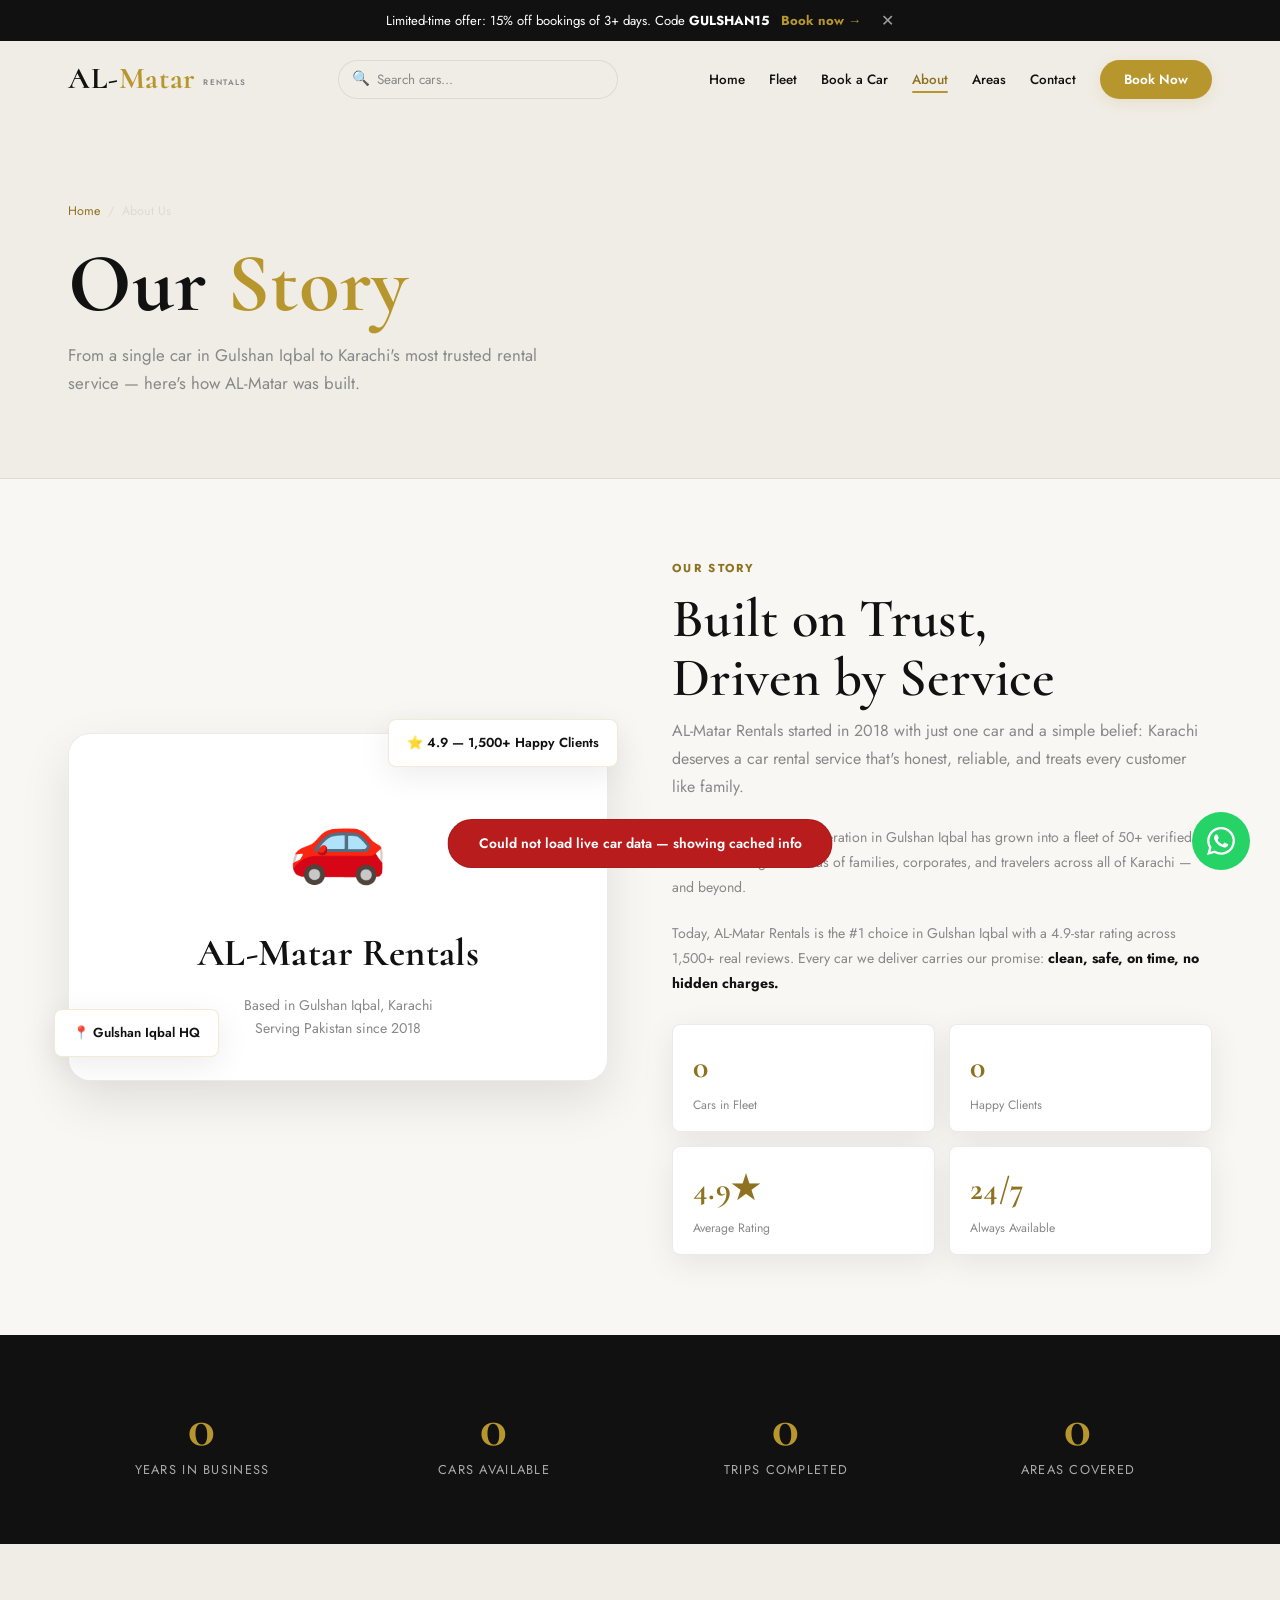
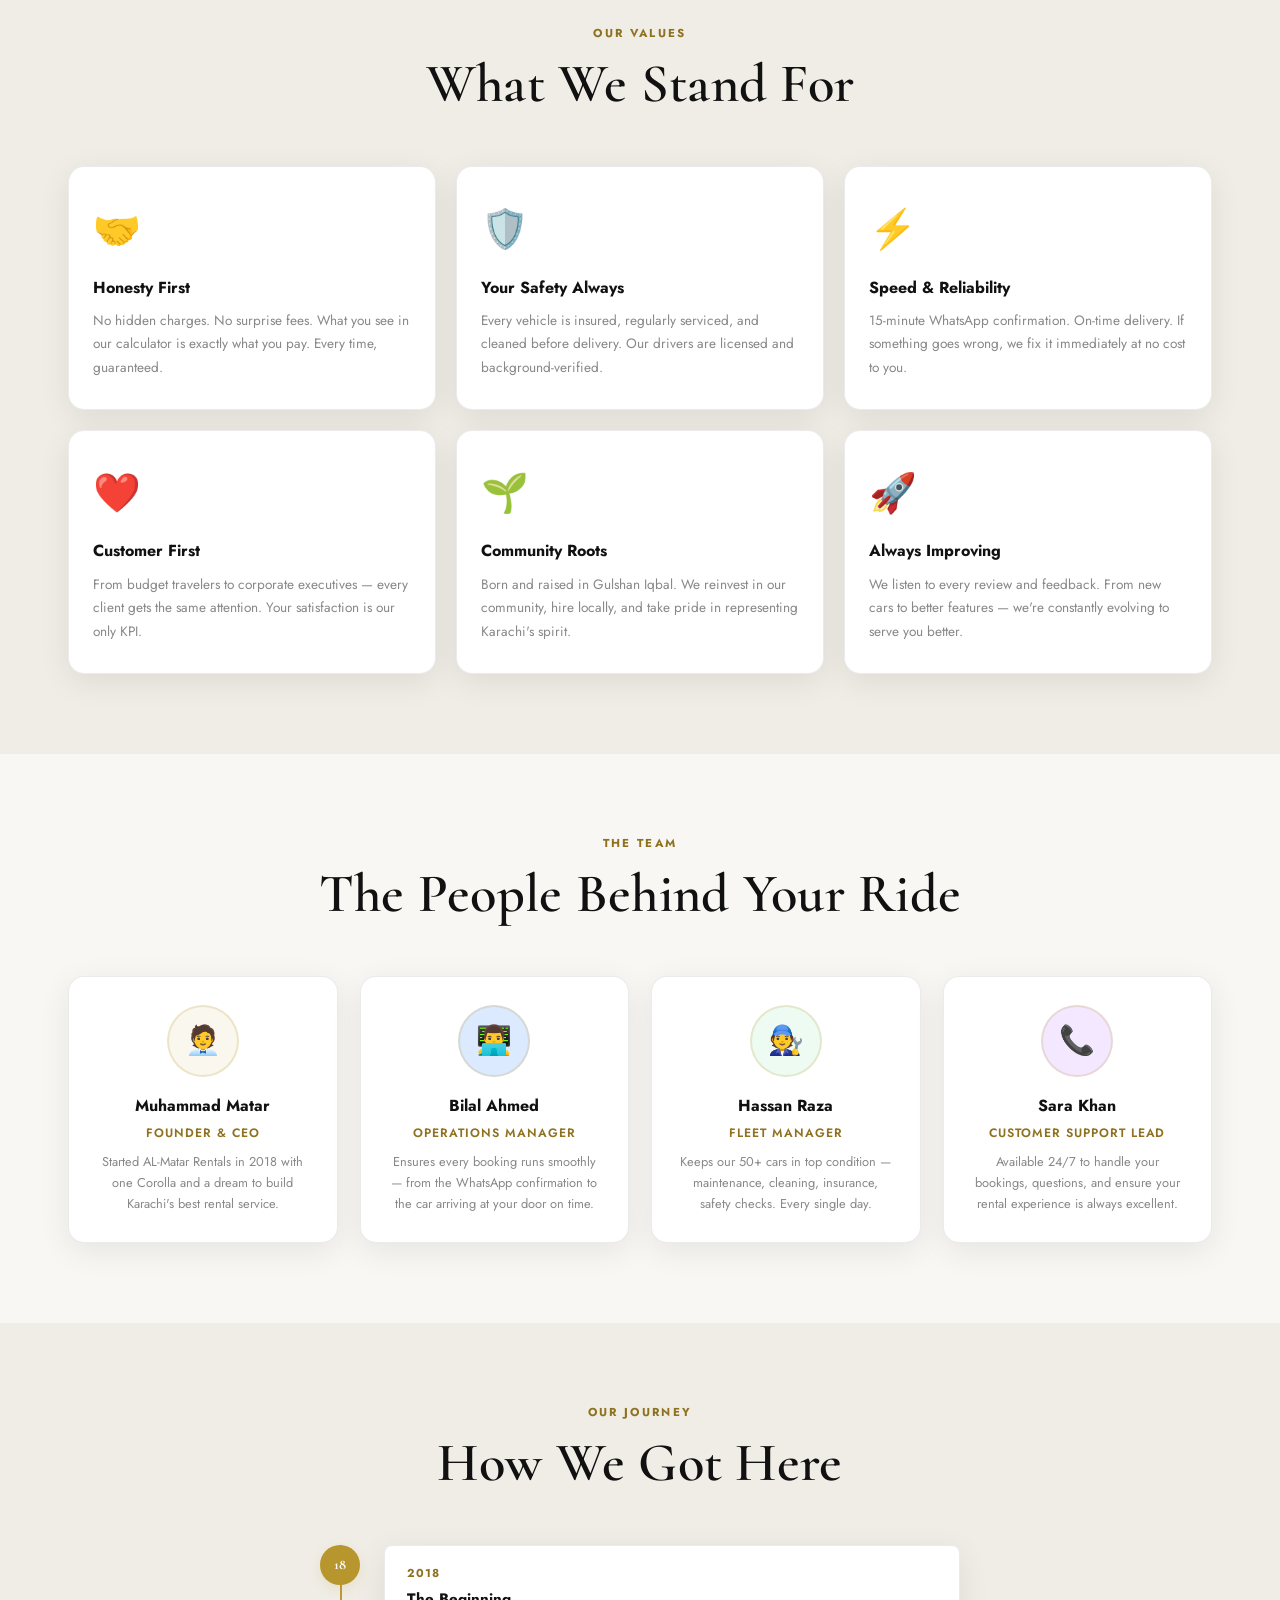
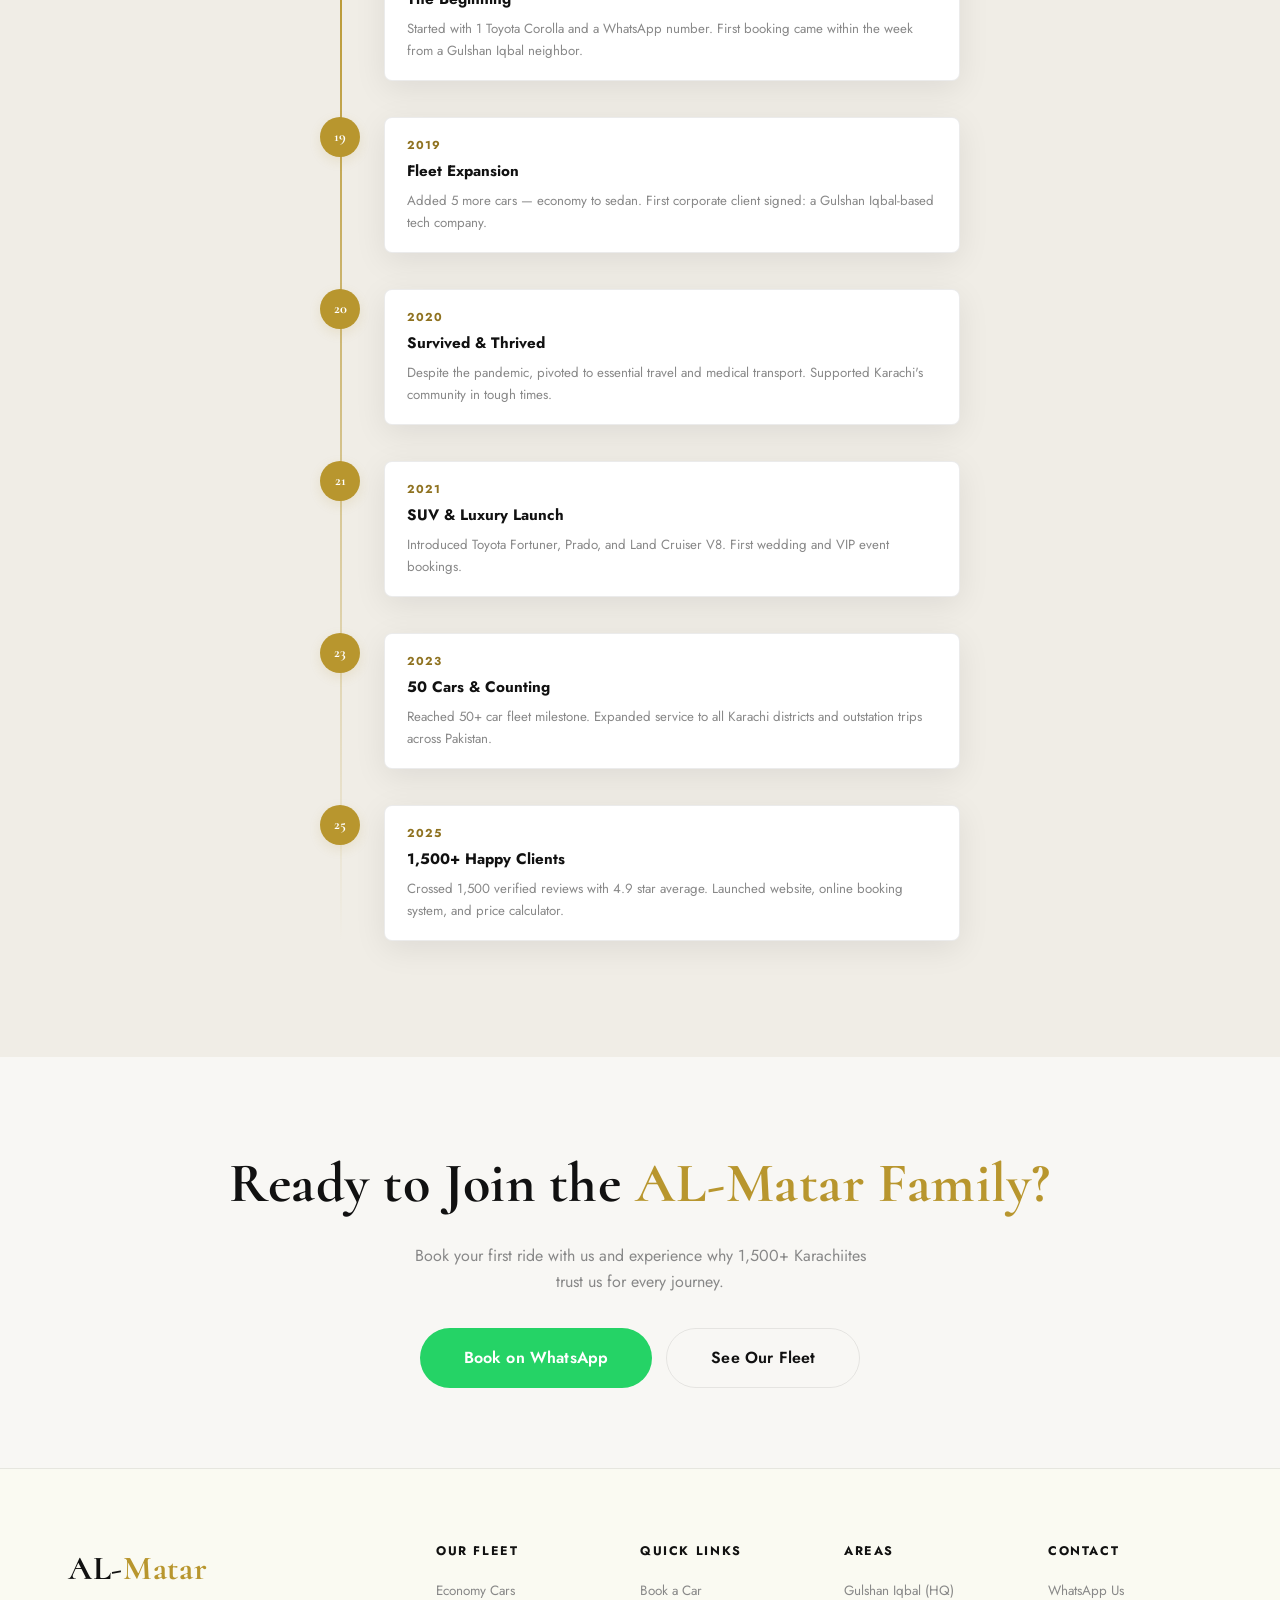
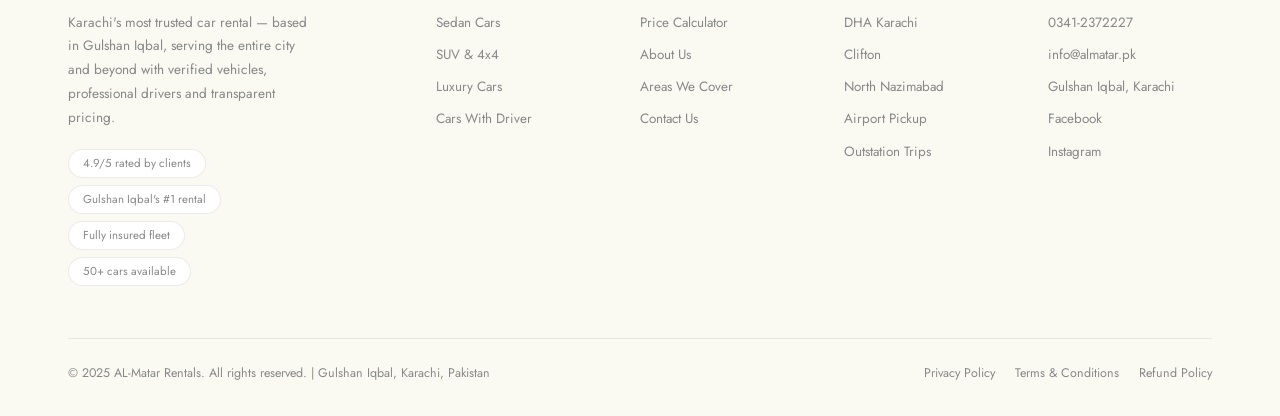
==== commit 6ff27498: "yes" ====
--- a/about.html
+++ b/about.html
@@ -180,7 +180,6 @@
 
 <div id="footer-placeholder"></div>
 <script src="js/components.js"></script>
-<script src="js/cars-data.js"></script>
 <script src="js/cars-loader.js"></script>
 <script>
 document.getElementById('nav-placeholder').innerHTML = getNavbar('about');
